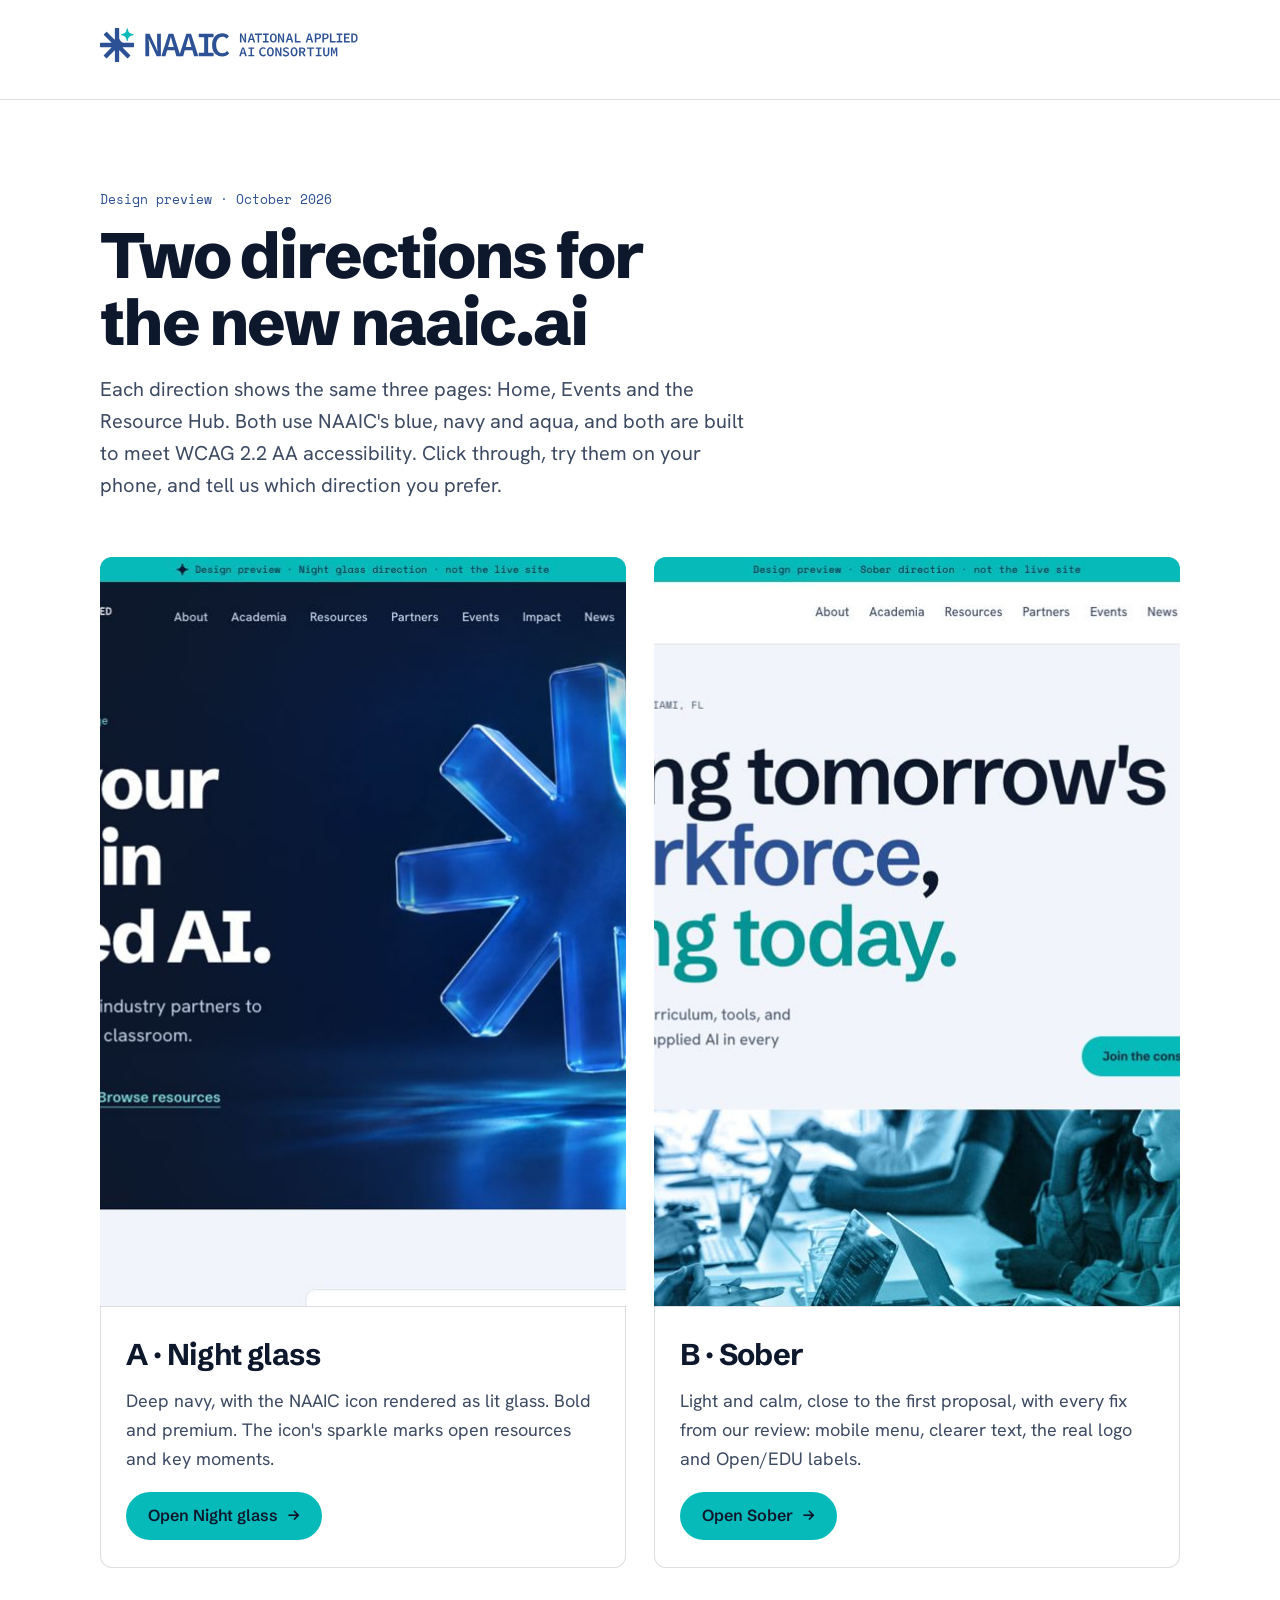
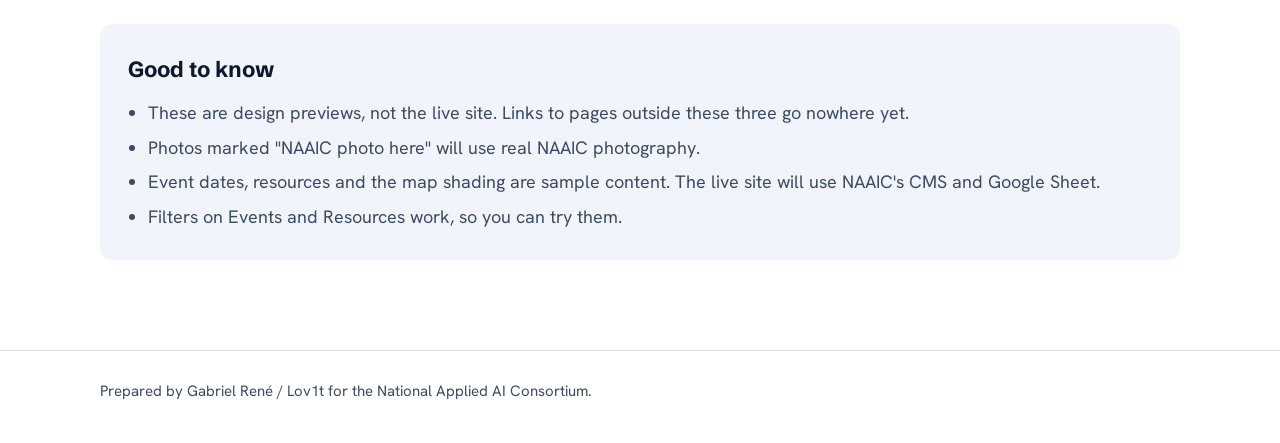
==== index.html @ 3d100586 "NAAIC redesign design preview: Night glass and Sober directions Co-Authored-By: Claude Opus 5.5 <nor" ====
<!DOCTYPE html>
<html lang="en">
<head>
<meta charset="utf-8">
<meta name="viewport" content="width=device-width, initial-scale=1">
<meta name="robots" content="noindex, nofollow">
<title>NAAIC redesign — two design directions</title>
<link rel="icon" href="glass/img/brand/naaic-icon.svg" type="image/svg+xml">
<link rel="preconnect" href="https://fonts.googleapis.com">
<link rel="preconnect" href="https://fonts.gstatic.com" crossorigin>
<link rel="stylesheet" href="https://fonts.googleapis.com/css2?family=Schibsted+Grotesk:wght@600;700;800&family=Hanken+Grotesk:wght@400;500&family=Space+Mono&display=swap">
<style>
  :root { --ink:#0d182c; --blue:#2d5195; --aqua:#06baba; --soft:#3d4a63; --mist:#f1f5fb; --line:rgba(13,24,44,.14); }
  * { box-sizing:border-box; margin:0; padding:0; }
  body { font-family:'Hanken Grotesk',system-ui,sans-serif; font-size:18px; line-height:1.6; color:var(--ink); background:#fff; }
  a { color:inherit; }
  :focus-visible { outline:3px solid var(--blue); outline-offset:4px; border-radius:6px; }
  .wrap { max-width:1160px; margin:0 auto; padding:0 clamp(20px,4vw,40px); }
  header { padding:28px 0; border-bottom:1px solid var(--line); }
  header img { height:34px; width:auto; }
  main { padding:clamp(48px,7vw,96px) 0; }
  .kick { font-family:'Space Mono',monospace; font-size:13px; color:var(--blue); }
  h1 { font-family:'Schibsted Grotesk',sans-serif; font-weight:800; font-size:clamp(38px,5vw,64px); line-height:1.04; letter-spacing:-.03em; margin:12px 0 18px; max-width:16ch; text-wrap:balance; }
  .lead { color:var(--soft); font-size:20px; max-width:60ch; }
  .grid { display:grid; grid-template-columns:1fr 1fr; gap:28px; margin-top:56px; }
  .opt { display:flex; flex-direction:column; text-decoration:none; border-radius:12px; overflow:hidden; box-shadow:inset 0 0 0 1px var(--line); background:#fff; }
  .opt:hover { box-shadow:inset 0 0 0 2px var(--blue); }
  .opt img { width:100%; aspect-ratio:16/10; object-fit:cover; object-position:top; border-bottom:1px solid var(--line); }
  .opt .body { padding:24px 26px 28px; }
  .opt h2 { font-family:'Schibsted Grotesk',sans-serif; font-weight:700; font-size:30px; letter-spacing:-.02em; }
  .opt p { color:var(--soft); margin-top:8px; }
  .opt .go { display:inline-flex; align-items:center; gap:10px; margin-top:18px; min-height:48px; padding:0 22px; border-radius:999px; background:var(--aqua); color:var(--ink); font-family:'Schibsted Grotesk',sans-serif; font-weight:600; font-size:16px; }
  .notes { margin-top:56px; padding:28px; background:var(--mist); border-radius:12px; }
  .notes h2 { font-family:'Schibsted Grotesk',sans-serif; font-size:22px; }
  .notes ul { margin:12px 0 0 20px; color:var(--soft); }
  .notes li { margin-top:6px; }
  footer { padding:28px 0 40px; color:var(--soft); font-size:15px; border-top:1px solid var(--line); }
  @media (max-width:820px) { .grid { grid-template-columns:1fr; } }
</style>
</head>
<body>
<header><div class="wrap"><img src="glass/img/brand/light.svg" alt="NAAIC, National Applied AI Consortium" width="183" height="34"></div></header>
<main>
  <div class="wrap">
    <p class="kick">Design preview · October 2026</p>
    <h1>Two directions for the new naaic.ai</h1>
    <p class="lead">Each direction shows the same three pages: Home, Events and the Resource Hub. Both use NAAIC's blue, navy and aqua, and both are built to meet WCAG 2.2 AA accessibility. Click through, try them on your phone, and tell us which direction you prefer.</p>

    <div class="grid">
      <a class="opt" href="glass/index.html">
        <img src="thumbs/glass.jpg" alt="" width="1200" height="750">
        <div class="body">
          <h2>A · Night glass</h2>
          <p>Deep navy, with the NAAIC icon rendered as lit glass. Bold and premium. The icon's sparkle marks open resources and key moments.</p>
          <span class="go">Open Night glass <span aria-hidden="true">→</span></span>
        </div>
      </a>
      <a class="opt" href="sober/index.html">
        <img src="thumbs/sober.jpg" alt="" width="1200" height="750">
        <div class="body">
          <h2>B · Sober</h2>
          <p>Light and calm, close to the first proposal, with every fix from our review: mobile menu, clearer text, the real logo and Open/EDU labels.</p>
          <span class="go">Open Sober <span aria-hidden="true">→</span></span>
        </div>
      </a>
    </div>

    <section class="notes" aria-labelledby="notes-h">
      <h2 id="notes-h">Good to know</h2>
      <ul>
        <li>These are design previews, not the live site. Links to pages outside these three go nowhere yet.</li>
        <li>Photos marked "NAAIC photo here" will use real NAAIC photography.</li>
        <li>Event dates, resources and the map shading are sample content. The live site will use NAAIC's CMS and Google Sheet.</li>
        <li>Filters on Events and Resources work, so you can try them.</li>
      </ul>
    </section>
  </div>
</main>
<footer><div class="wrap">Prepared by Gabriel René / Lov1t for the National Applied AI Consortium.</div></footer>
</body>
</html>
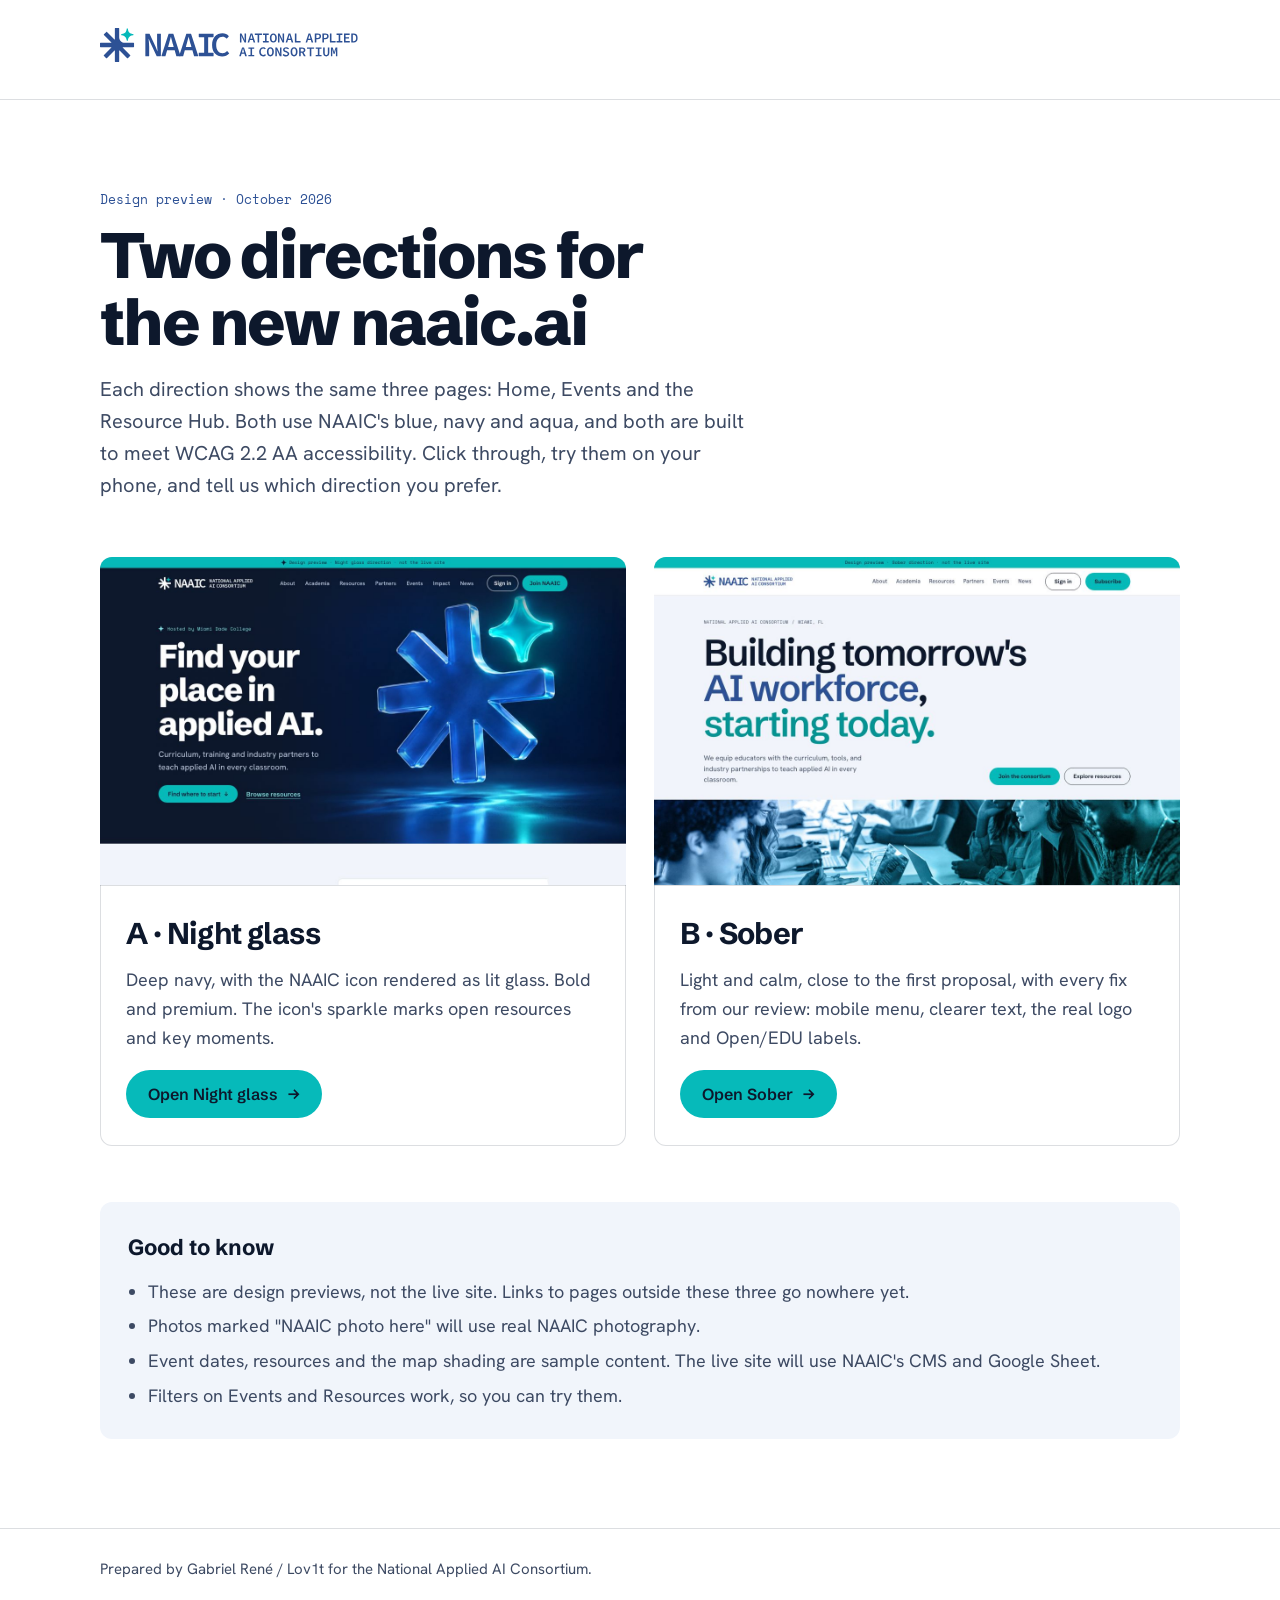
==== commit 982df65a: "Fix preview thumbnail sizing on start page Co-Authored-By: Claude Opus 5.5 <noreply@anthropic.com>" ====
--- a/index.html
+++ b/index.html
@@ -25,7 +25,7 @@
   .grid { display:grid; grid-template-columns:1fr 1fr; gap:28px; margin-top:56px; }
   .opt { display:flex; flex-direction:column; text-decoration:none; border-radius:12px; overflow:hidden; box-shadow:inset 0 0 0 1px var(--line); background:#fff; }
   .opt:hover { box-shadow:inset 0 0 0 2px var(--blue); }
-  .opt img { width:100%; aspect-ratio:16/10; object-fit:cover; object-position:top; border-bottom:1px solid var(--line); }
+  .opt img { width:100%; height:auto; aspect-ratio:16/10; object-fit:cover; object-position:top; border-bottom:1px solid var(--line); }
   .opt .body { padding:24px 26px 28px; }
   .opt h2 { font-family:'Schibsted Grotesk',sans-serif; font-weight:700; font-size:30px; letter-spacing:-.02em; }
   .opt p { color:var(--soft); margin-top:8px; }
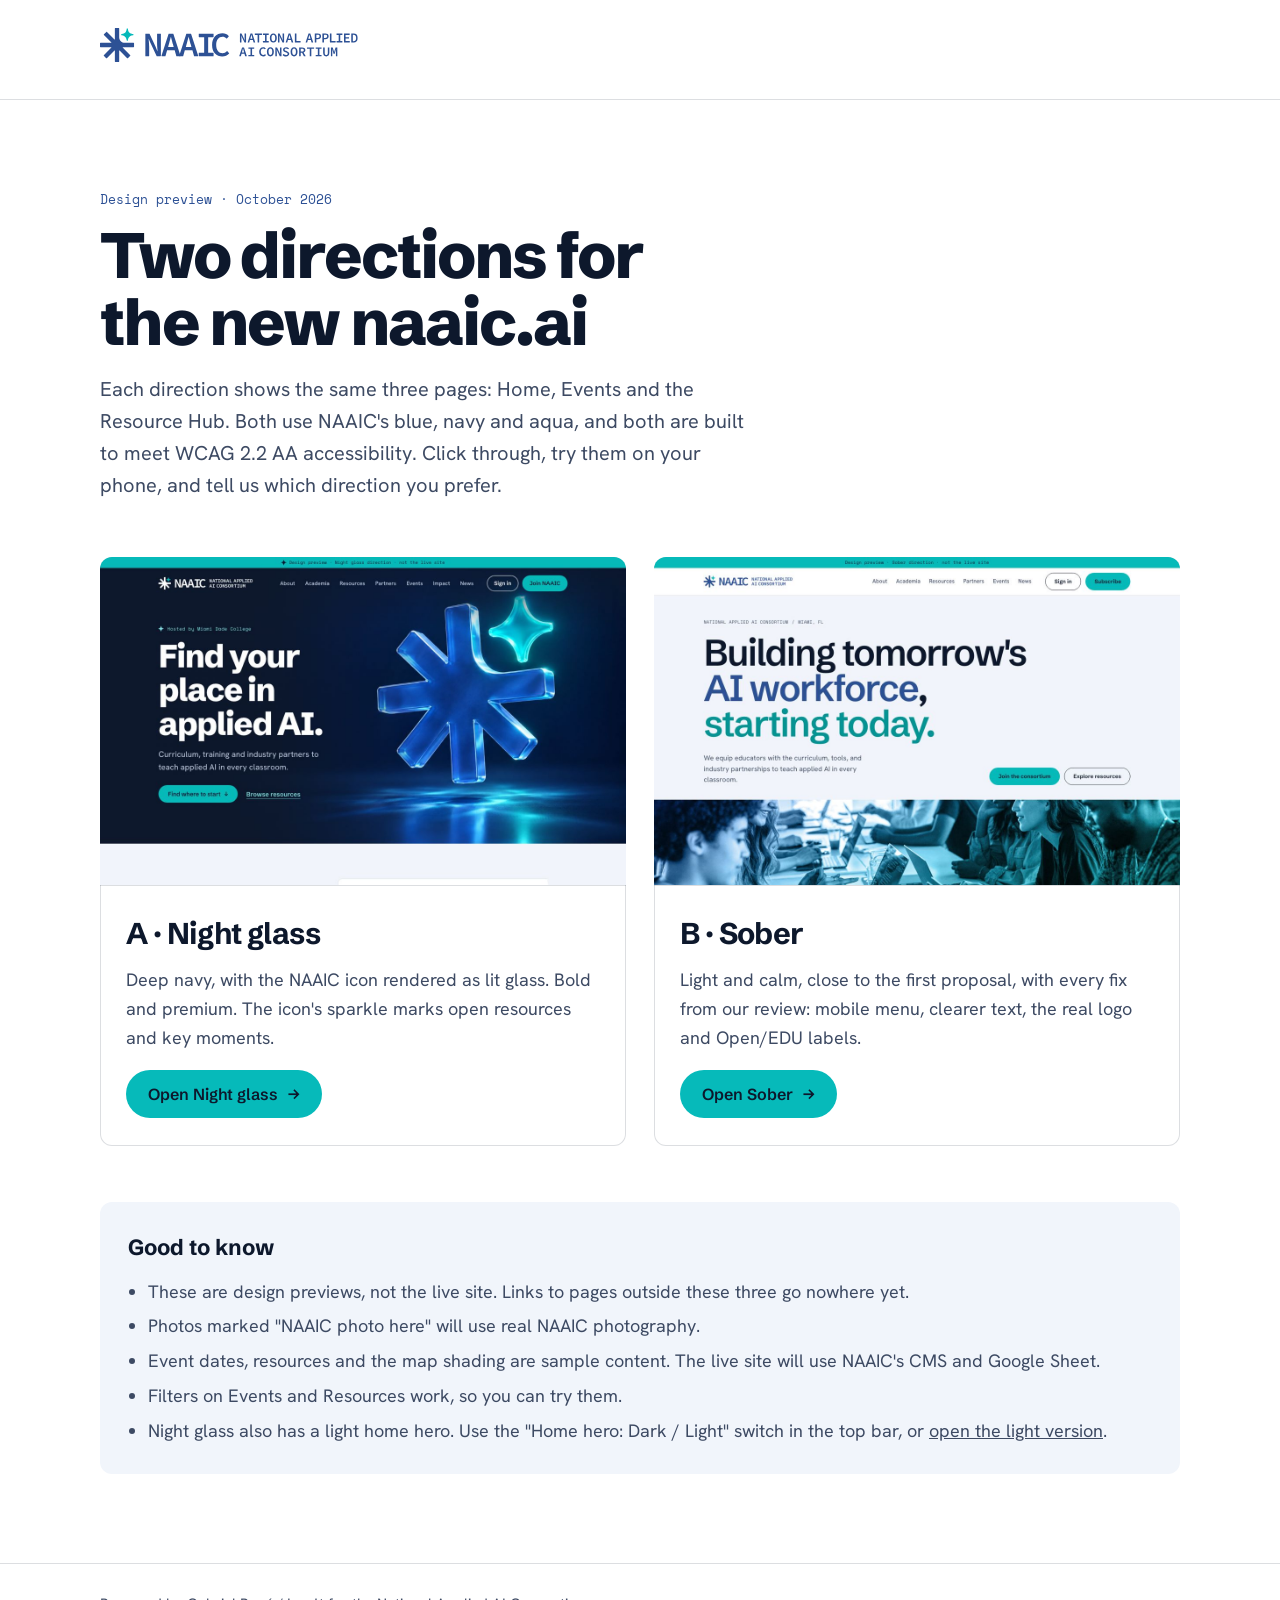
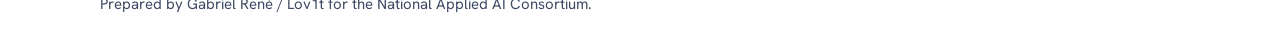
==== commit 81043839: "Add light hero option to Night glass home New index-light.html with a light frosted-glass render, pl" ====
--- a/index.html
+++ b/index.html
@@ -72,6 +72,7 @@
         <li>Photos marked "NAAIC photo here" will use real NAAIC photography.</li>
         <li>Event dates, resources and the map shading are sample content. The live site will use NAAIC's CMS and Google Sheet.</li>
         <li>Filters on Events and Resources work, so you can try them.</li>
+        <li>Night glass also has a light home hero. Use the "Home hero: Dark / Light" switch in the top bar, or <a href="glass/index-light.html">open the light version</a>.</li>
       </ul>
     </section>
   </div>
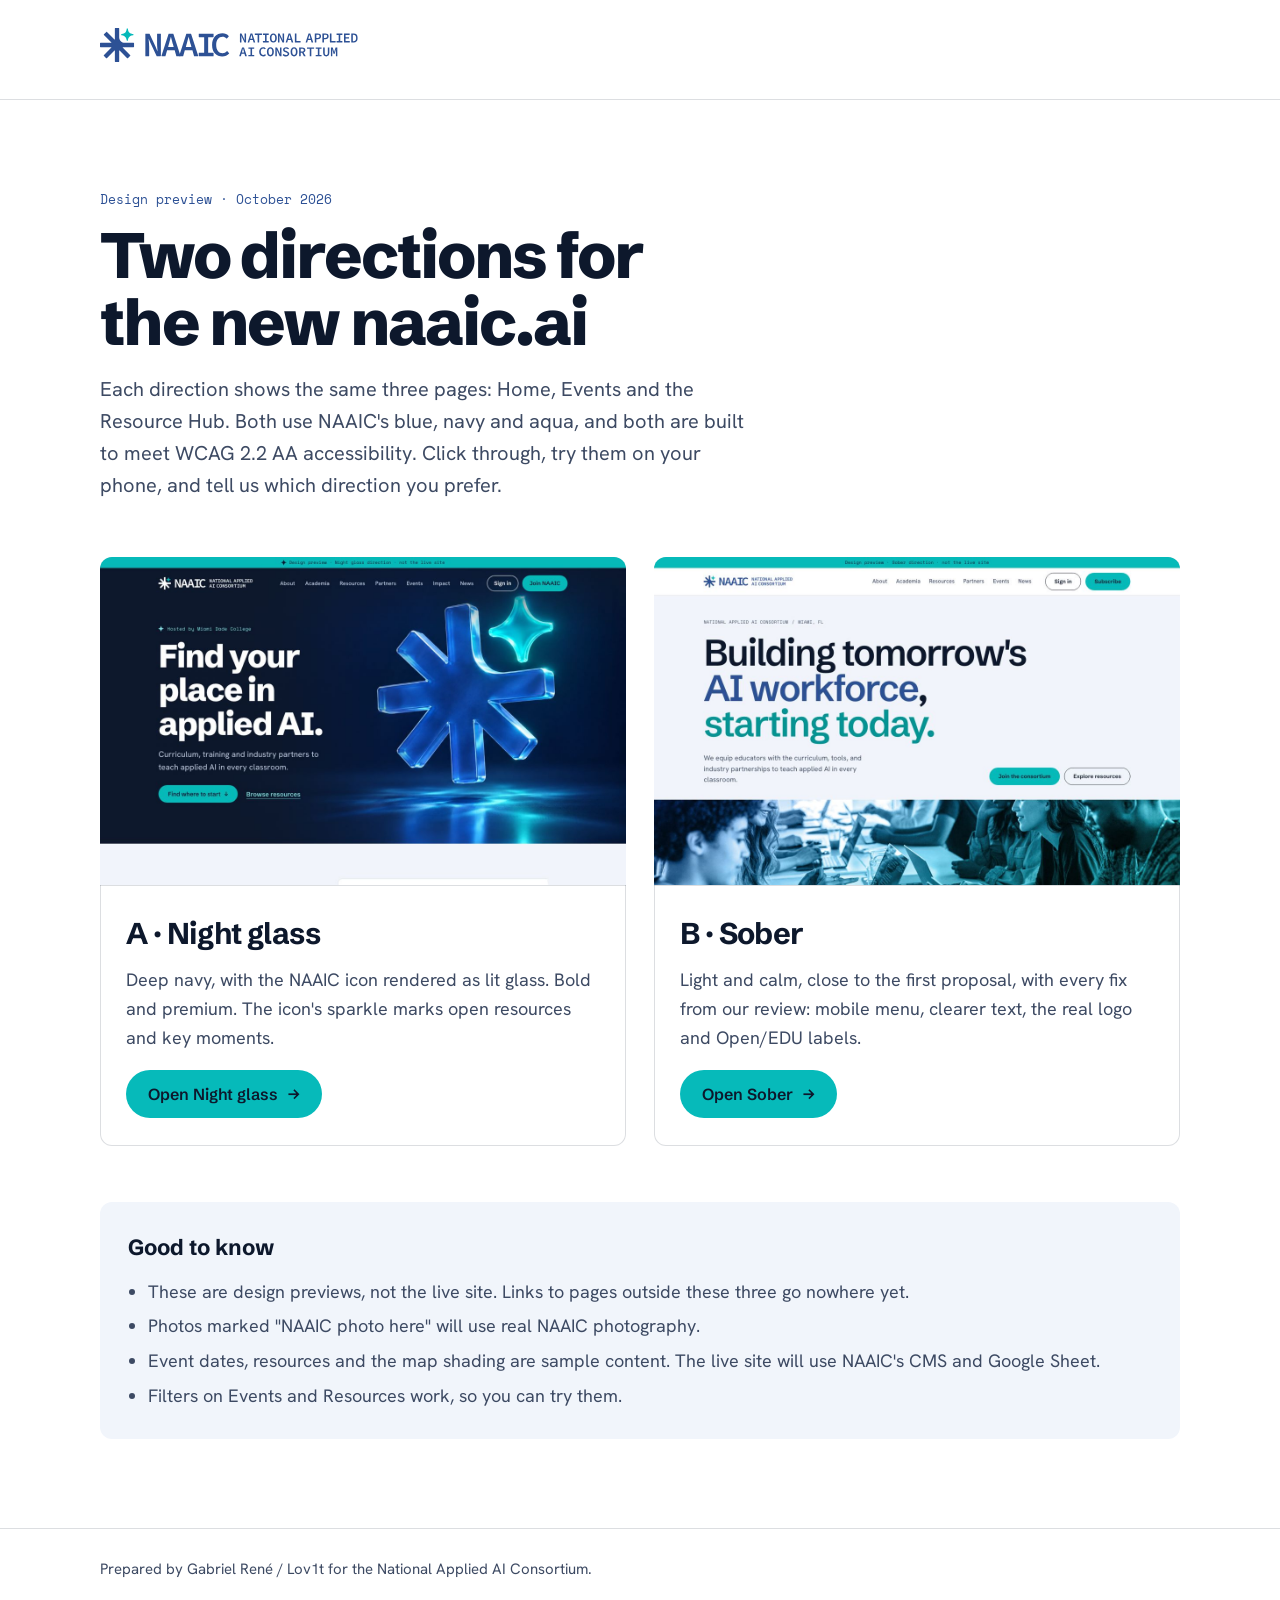
==== commit e7499ae8: "Home + Events: client review changes (Oct 19), dark only Home: new hero copy and CTAs, impact map mo" ====
--- a/index.html
+++ b/index.html
@@ -72,7 +72,6 @@
         <li>Photos marked "NAAIC photo here" will use real NAAIC photography.</li>
         <li>Event dates, resources and the map shading are sample content. The live site will use NAAIC's CMS and Google Sheet.</li>
         <li>Filters on Events and Resources work, so you can try them.</li>
-        <li>Night glass also has a light home hero. Use the "Home hero: Dark / Light" switch in the top bar, or <a href="glass/index-light.html">open the light version</a>.</li>
       </ul>
     </section>
   </div>
